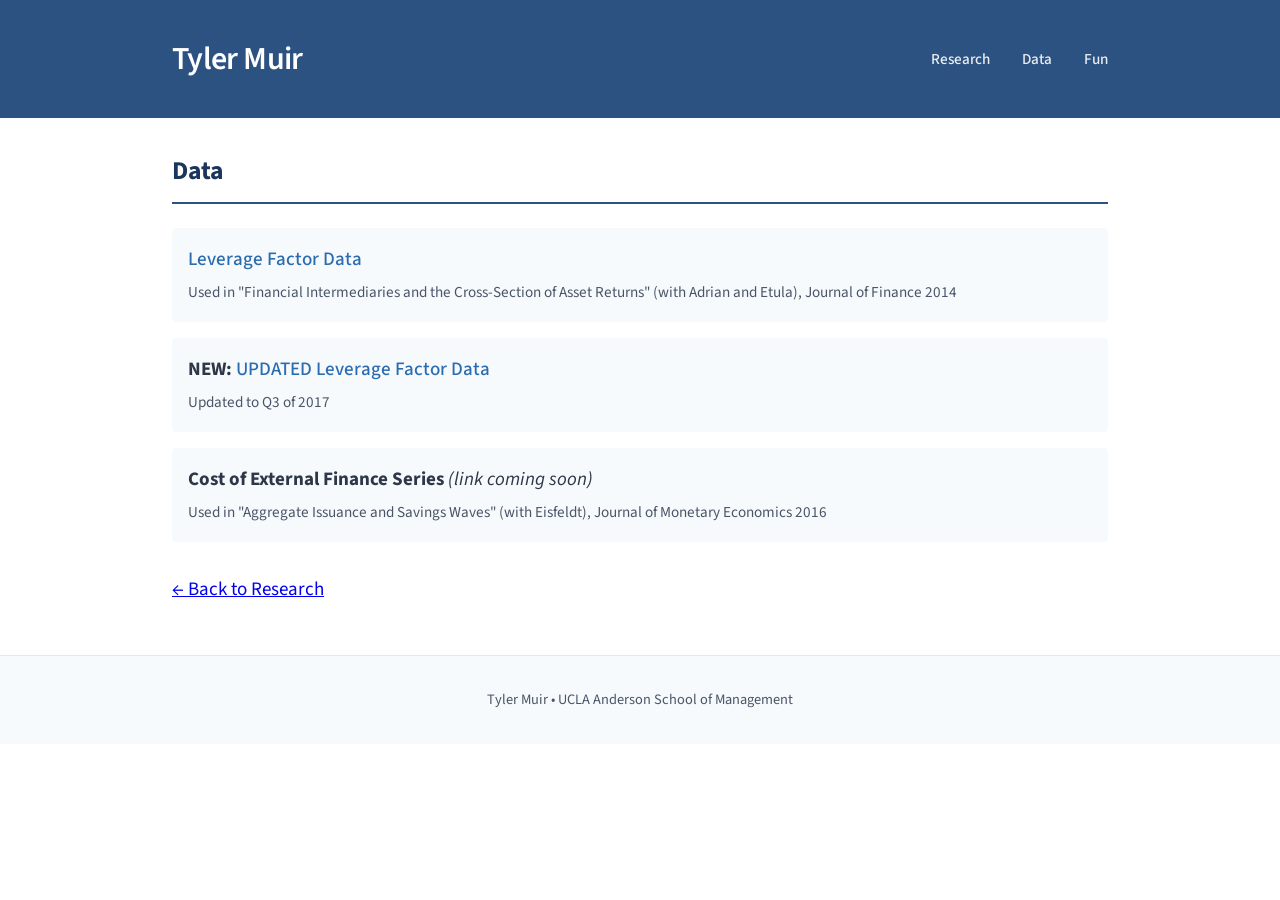
==== data.html @ de51bbc9 "Update site: real abstracts, sizing, Fink Center role, fix data link - Replace all placeholder abstr" ====
<!DOCTYPE html>
<html lang="en">
<head>
    <meta charset="UTF-8">
    <meta name="viewport" content="width=device-width, initial-scale=1.0">
    <meta name="description" content="Data and code from Tyler Muir's research papers on financial intermediaries and asset pricing.">
    <title>Data and Code - Tyler Muir</title>
    <link rel="preconnect" href="https://fonts.googleapis.com">
    <link rel="preconnect" href="https://fonts.gstatic.com" crossorigin>
    <link href="https://fonts.googleapis.com/css2?family=Source+Sans+Pro:wght@400;500;600;700&display=swap" rel="stylesheet">
    <link rel="stylesheet" href="css/style.css">
</head>
<body>
    <header>
        <div class="container">
            <h1><a href="index.html">Tyler Muir</a></h1>
            <nav>
                <ul>
                    <li><a href="index.html">Research</a></li>
                    <li><a href="data.html">Data</a></li>
                    <li><a href="fun.html">Fun</a></li>
                </ul>
            </nav>
        </div>
    </header>

    <main class="container">
        <section>
            <h2>Data</h2>
            <ul class="data-list">
                <li>
                    <a href="https://www.dropbox.com/s/nrsowpixnpzwewh/BDLevSlidesUtah.pdf?dl=0" target="_blank">Leverage Factor Data</a>
                    <p class="description">Used in "Financial Intermediaries and the Cross-Section of Asset Returns" (with Adrian and Etula), Journal of Finance 2014</p>
                </li>
                <li>
                    <strong>NEW:</strong> <a href="https://www.dropbox.com/s/nrsowpixnpzwewh/BDLevSlidesUtah.pdf?dl=0" target="_blank">UPDATED Leverage Factor Data</a>
                    <p class="description">Updated to Q3 of 2017</p>
                </li>
                <li>
                    <strong>Cost of External Finance Series</strong> <em>(link coming soon)</em>
                    <p class="description">Used in "Aggregate Issuance and Savings Waves" (with Eisfeldt), Journal of Monetary Economics 2016</p>
                </li>
            </ul>
            <p style="margin-top: 2rem;">
                <a href="index.html">&larr; Back to Research</a>
            </p>
        </section>
    </main>

    <footer>
        <div class="container">
            <p>Tyler Muir &bull; UCLA Anderson School of Management</p>
        </div>
    </footer>
</body>
</html>
---- css/style.css ----
/* Base styles */
:root {
    --primary-color: #2c5282;
    --primary-dark: #1a365d;
    --text-color: #2d3748;
    --text-light: #4a5568;
    --background: #ffffff;
    --background-alt: #f7fafc;
    --border-color: #e2e8f0;
    --link-color: #2b6cb0;
    --link-hover: #1a4971;
}

* {
    margin: 0;
    padding: 0;
    box-sizing: border-box;
}

html {
    scroll-behavior: smooth;
}

body {
    font-family: 'Source Sans Pro', -apple-system, BlinkMacSystemFont, 'Segoe UI', Roboto, sans-serif;
    font-size: 19px;
    line-height: 1.7;
    color: var(--text-color);
    background-color: var(--background);
}

/* Layout */
.container {
    max-width: 1000px;
    margin: 0 auto;
    padding: 0 2rem;
}

/* Header */
header {
    background: var(--primary-color);
    color: white;
    padding: 2rem 0;
    margin-bottom: 2rem;
}

header .container {
    display: flex;
    justify-content: space-between;
    align-items: center;
}

header h1 {
    font-size: 2rem;
    font-weight: 600;
    letter-spacing: -0.02em;
}

header h1 a {
    color: white;
    text-decoration: none;
}

nav ul {
    list-style: none;
    display: flex;
    gap: 2rem;
}

nav a {
    color: rgba(255, 255, 255, 0.9);
    text-decoration: none;
    font-size: 0.95rem;
    font-weight: 500;
    transition: color 0.2s;
}

nav a:hover {
    color: white;
}

/* Profile section */
.profile {
    display: grid;
    grid-template-columns: 300px 1fr;
    gap: 3rem;
    margin-bottom: 3rem;
    padding-bottom: 2rem;
    border-bottom: 1px solid var(--border-color);
}

.profile-image {
    width: 100%;
    border-radius: 8px;
    box-shadow: 0 4px 6px rgba(0, 0, 0, 0.1);
}

.profile-info h2 {
    font-size: 2.2rem;
    color: var(--primary-dark);
    margin-bottom: 0.5rem;
    font-weight: 600;
}

.profile-info .title {
    font-size: 1.1rem;
    color: var(--text-light);
    margin-bottom: 0.25rem;
}

.profile-info .affiliation {
    font-size: 1.1rem;
    color: var(--text-color);
    font-weight: 500;
    margin-bottom: 1rem;
}

.profile-info .email {
    font-size: 0.95rem;
    color: var(--text-light);
    margin-bottom: 1.5rem;
}

.profile-links {
    display: flex;
    flex-wrap: wrap;
    gap: 1rem;
}

.profile-links a {
    display: inline-block;
    padding: 0.5rem 1rem;
    background: var(--primary-color);
    color: white;
    text-decoration: none;
    border-radius: 4px;
    font-size: 0.9rem;
    font-weight: 500;
    transition: background-color 0.2s;
}

.profile-links a:hover {
    background: var(--primary-dark);
}

/* Award highlight */
.award-highlight {
    background: var(--background-alt);
    border-left: 4px solid var(--primary-color);
    padding: 1rem 1.5rem;
    margin-bottom: 2rem;
    border-radius: 0 4px 4px 0;
}

.award-highlight a {
    color: var(--link-color);
    text-decoration: none;
    font-weight: 500;
}

.award-highlight a:hover {
    text-decoration: underline;
}

/* Section styles */
section {
    margin-bottom: 3rem;
}

section h2 {
    font-size: 1.6rem;
    color: var(--primary-dark);
    margin-bottom: 1.5rem;
    padding-bottom: 0.5rem;
    border-bottom: 2px solid var(--primary-color);
}

/* Paper list */
.paper-list {
    list-style: none;
}

.paper-list li {
    margin-bottom: 1.25rem;
    padding-left: 0;
}

.paper-list .paper-title {
    color: var(--link-color);
    text-decoration: none;
    font-weight: 500;
}

.paper-list .paper-title:hover {
    text-decoration: underline;
}

.paper-list .coauthors {
    color: var(--text-light);
    font-size: 0.95rem;
}

.paper-list .coauthors a {
    color: var(--text-light);
    text-decoration: none;
}

.paper-list .coauthors a:hover {
    color: var(--link-color);
    text-decoration: underline;
}

.paper-list .publication {
    font-style: italic;
    color: var(--text-light);
    font-size: 0.95rem;
}

.paper-list .award {
    display: inline-block;
    background: #fef3c7;
    color: #92400e;
    padding: 0.15rem 0.5rem;
    border-radius: 3px;
    font-size: 0.85rem;
    margin-top: 0.25rem;
}

.paper-list .extra-links {
    font-size: 0.9rem;
    margin-top: 0.25rem;
}

.paper-list .extra-links a {
    color: var(--link-color);
    text-decoration: none;
    margin-right: 1rem;
}

.paper-list .extra-links a:hover {
    text-decoration: underline;
}

/* Data page */
.data-list {
    list-style: none;
}

.data-list li {
    margin-bottom: 1rem;
    padding: 1rem;
    background: var(--background-alt);
    border-radius: 4px;
}

.data-list a {
    color: var(--link-color);
    text-decoration: none;
    font-weight: 500;
}

.data-list a:hover {
    text-decoration: underline;
}

.data-list .description {
    color: var(--text-light);
    font-size: 0.95rem;
    margin-top: 0.25rem;
}

/* Expandable abstracts */
.paper-item {
    margin-bottom: 1.5rem;
    padding-bottom: 1.5rem;
    border-bottom: 1px solid var(--border-color);
}

.paper-item:last-child {
    border-bottom: none;
}

.abstract-toggle {
    background: none;
    border: none;
    color: var(--link-color);
    cursor: pointer;
    font-size: 0.85rem;
    padding: 0;
    margin-left: 0.5rem;
    font-family: inherit;
}

.abstract-toggle:hover {
    text-decoration: underline;
}

.abstract {
    display: none;
    margin-top: 0.75rem;
    padding: 1rem;
    background: var(--background-alt);
    border-radius: 4px;
    font-size: 0.95rem;
    line-height: 1.6;
    color: var(--text-light);
}

.abstract.show {
    display: block;
}

/* Video/Media badges */
.media-badge {
    display: inline-flex;
    align-items: center;
    gap: 0.25rem;
    background: #e0f2fe;
    color: #0369a1;
    padding: 0.2rem 0.6rem;
    border-radius: 3px;
    font-size: 0.8rem;
    font-weight: 500;
    margin-right: 0.5rem;
    text-decoration: none;
    transition: background-color 0.2s;
}

.media-badge:hover {
    background: #bae6fd;
    text-decoration: none;
}

.media-badge.video {
    background: #fce7f3;
    color: #be185d;
}

.media-badge.video:hover {
    background: #fbcfe8;
}

.media-badge.press {
    background: #ecfccb;
    color: #4d7c0f;
}

.media-badge.press:hover {
    background: #d9f99d;
}

.media-links {
    margin-top: 0.5rem;
    display: flex;
    flex-wrap: wrap;
    gap: 0.5rem;
}

/* Featured research section */
.featured-research {
    background: linear-gradient(135deg, var(--background-alt) 0%, #edf2f7 100%);
    padding: 2rem;
    border-radius: 8px;
    margin-bottom: 3rem;
}

.featured-research h2 {
    border-bottom: none;
    margin-bottom: 1rem;
}

.featured-item {
    background: white;
    padding: 1.5rem;
    border-radius: 6px;
    margin-bottom: 1rem;
    box-shadow: 0 1px 3px rgba(0, 0, 0, 0.1);
}

.featured-item:last-child {
    margin-bottom: 0;
}

.featured-item .paper-title {
    font-size: 1.1rem;
}

/* Photo gallery */
.photo-gallery {
    margin-bottom: 3rem;
}

.photo-gallery figure {
    margin: 0 0 1rem 0;
}

.photo-gallery img {
    width: auto;
    max-width: 100%;
    max-height: 400px;
    border-radius: 8px;
    box-shadow: 0 4px 6px rgba(0, 0, 0, 0.1);
}

.photo-gallery figcaption {
    margin-top: 0.5rem;
    font-size: 0.9rem;
}

.photo-gallery figcaption a {
    color: var(--link-color);
    text-decoration: none;
}

.photo-gallery figcaption a:hover {
    text-decoration: underline;
}

.gallery-caption {
    font-style: italic;
    color: var(--text-light);
    margin-top: 0.5rem;
}

/* Footer */
footer {
    background: var(--background-alt);
    padding: 2rem 0;
    margin-top: 3rem;
    border-top: 1px solid var(--border-color);
    text-align: center;
    color: var(--text-light);
    font-size: 0.9rem;
}

/* Responsive */
@media (max-width: 768px) {
    .profile {
        grid-template-columns: 1fr;
        gap: 1.5rem;
    }

    .profile-image {
        max-width: 250px;
        margin: 0 auto;
    }

    header .container {
        flex-direction: column;
        gap: 1rem;
    }

    nav ul {
        gap: 1rem;
    }

    .container {
        padding: 0 1rem;
    }
}
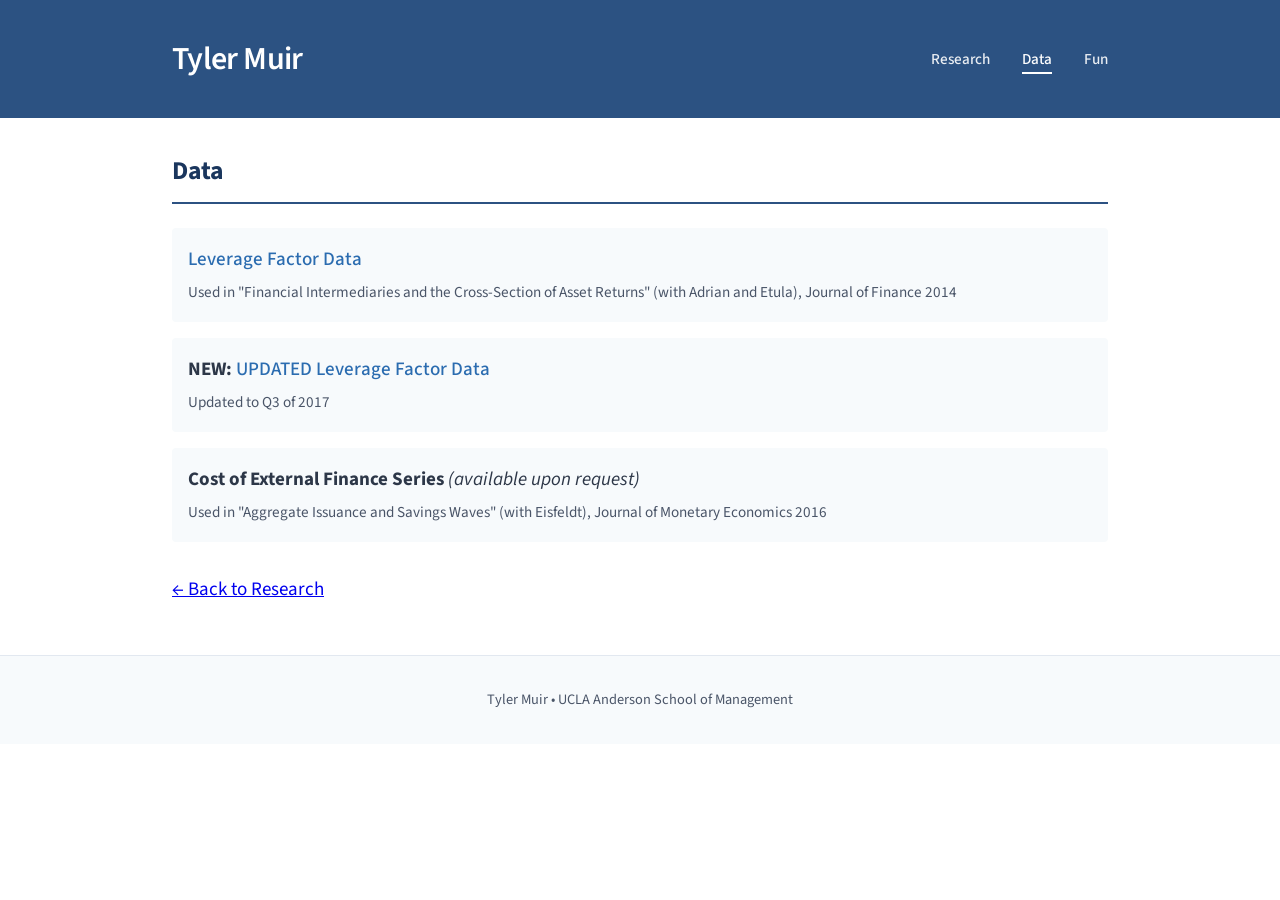
==== commit 9c9a56b9: "Improve website: compress images, add UX/accessibility features - Compress all images (26MB -> 551KB" ====
--- a/data.html
+++ b/data.html
@@ -9,22 +9,25 @@
     <link rel="preconnect" href="https://fonts.gstatic.com" crossorigin>
     <link href="https://fonts.googleapis.com/css2?family=Source+Sans+Pro:wght@400;500;600;700&display=swap" rel="stylesheet">
     <link rel="stylesheet" href="css/style.css">
+    <link rel="icon" href="favicon.ico" type="image/x-icon">
 </head>
 <body>
+    <a href="#main-content" class="skip-link">Skip to content</a>
     <header>
         <div class="container">
             <h1><a href="index.html">Tyler Muir</a></h1>
+            <button class="menu-toggle" aria-label="Toggle navigation menu">&#9776;</button>
             <nav>
                 <ul>
                     <li><a href="index.html">Research</a></li>
-                    <li><a href="data.html">Data</a></li>
+                    <li><a href="data.html" class="active">Data</a></li>
                     <li><a href="fun.html">Fun</a></li>
                 </ul>
             </nav>
         </div>
     </header>
 
-    <main class="container">
+    <main class="container" id="main-content">
         <section>
             <h2>Data</h2>
             <ul class="data-list">
@@ -37,7 +40,7 @@
                     <p class="description">Updated to Q3 of 2017</p>
                 </li>
                 <li>
-                    <strong>Cost of External Finance Series</strong> <em>(link coming soon)</em>
+                    <strong>Cost of External Finance Series</strong> <em>(available upon request)</em>
                     <p class="description">Used in "Aggregate Issuance and Savings Waves" (with Eisfeldt), Journal of Monetary Economics 2016</p>
                 </li>
             </ul>
@@ -52,5 +55,10 @@
             <p>Tyler Muir &bull; UCLA Anderson School of Management</p>
         </div>
     </footer>
+    <script>
+        document.querySelector('.menu-toggle').addEventListener('click', function() {
+            document.querySelector('nav ul').classList.toggle('open');
+        });
+    </script>
 </body>
 </html>
--- a/css/style.css
+++ b/css/style.css
@@ -79,10 +79,16 @@
     color: white;
 }
 
+nav a.active {
+    color: white;
+    border-bottom: 2px solid white;
+    padding-bottom: 2px;
+}
+
 /* Profile section */
 .profile {
     display: grid;
-    grid-template-columns: 300px 1fr;
+    grid-template-columns: 350px 1fr;
     gap: 3rem;
     margin-bottom: 3rem;
     padding-bottom: 2rem;
@@ -390,16 +396,27 @@
     margin-bottom: 3rem;
 }
 
+.photo-gallery .gallery-grid {
+    display: grid;
+    grid-template-columns: repeat(auto-fill, minmax(280px, 1fr));
+    gap: 1rem;
+}
+
 .photo-gallery figure {
-    margin: 0 0 1rem 0;
+    margin: 0;
 }
 
 .photo-gallery img {
-    width: auto;
-    max-width: 100%;
-    max-height: 400px;
+    width: 100%;
+    height: 280px;
+    object-fit: cover;
     border-radius: 8px;
     box-shadow: 0 4px 6px rgba(0, 0, 0, 0.1);
+    transition: transform 0.2s;
+}
+
+.photo-gallery img:hover {
+    transform: scale(1.02);
 }
 
 .photo-gallery figcaption {
@@ -419,7 +436,7 @@
 .gallery-caption {
     font-style: italic;
     color: var(--text-light);
-    margin-top: 0.5rem;
+    margin-top: 1rem;
 }
 
 /* Footer */
@@ -433,6 +450,64 @@
     font-size: 0.9rem;
 }
 
+/* Skip to content */
+.skip-link {
+    position: absolute;
+    top: -40px;
+    left: 0;
+    background: var(--primary-dark);
+    color: white;
+    padding: 0.5rem 1rem;
+    z-index: 100;
+    font-size: 0.9rem;
+    text-decoration: none;
+}
+
+.skip-link:focus {
+    top: 0;
+}
+
+/* Mobile menu toggle */
+.menu-toggle {
+    display: none;
+    background: none;
+    border: none;
+    color: white;
+    font-size: 1.5rem;
+    cursor: pointer;
+    padding: 0.25rem;
+    line-height: 1;
+}
+
+/* Back to top */
+.back-to-top {
+    position: fixed;
+    bottom: 2rem;
+    right: 2rem;
+    background: var(--primary-color);
+    color: white;
+    border: none;
+    border-radius: 50%;
+    width: 44px;
+    height: 44px;
+    font-size: 1.2rem;
+    cursor: pointer;
+    opacity: 0;
+    visibility: hidden;
+    transition: opacity 0.3s, visibility 0.3s, background-color 0.2s;
+    box-shadow: 0 2px 8px rgba(0, 0, 0, 0.2);
+    z-index: 50;
+}
+
+.back-to-top.visible {
+    opacity: 1;
+    visibility: visible;
+}
+
+.back-to-top:hover {
+    background: var(--primary-dark);
+}
+
 /* Responsive */
 @media (max-width: 768px) {
     .profile {
@@ -448,13 +523,33 @@
     header .container {
         flex-direction: column;
         gap: 1rem;
+        position: relative;
+    }
+
+    .menu-toggle {
+        display: block;
+        position: absolute;
+        top: 0;
+        right: 0;
     }
 
     nav ul {
         gap: 1rem;
+        display: none;
+        flex-direction: column;
+        align-items: center;
+        width: 100%;
+    }
+
+    nav ul.open {
+        display: flex;
     }
 
     .container {
         padding: 0 1rem;
     }
-}
+
+    .photo-gallery .gallery-grid {
+        grid-template-columns: 1fr;
+    }
+}
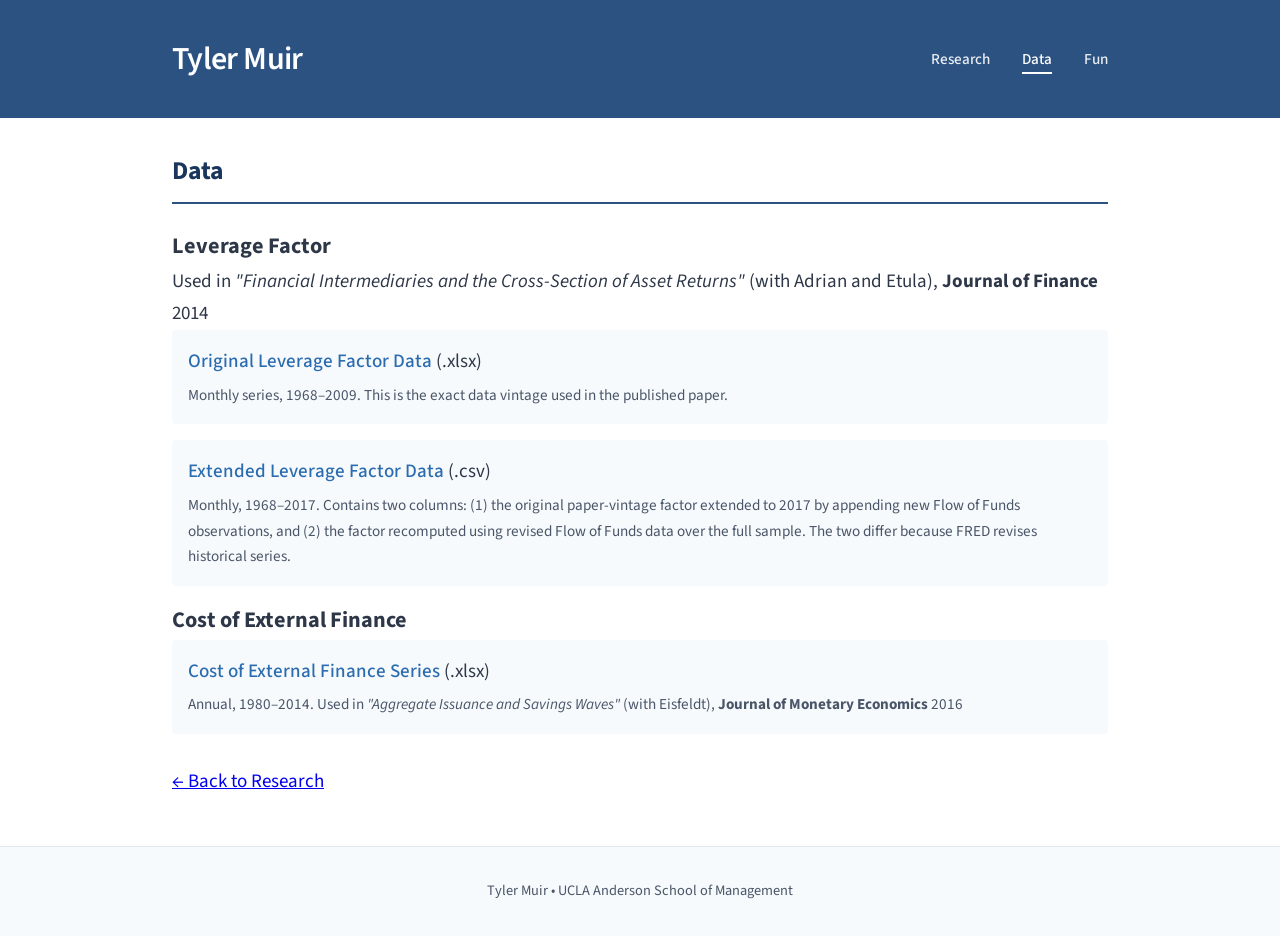
==== commit 907ed818: "Update data page with working download links and actual data files Recovered original data files fro" ====
--- a/data.html
+++ b/data.html
@@ -30,18 +30,24 @@
     <main class="container" id="main-content">
         <section>
             <h2>Data</h2>
+            <h3>Leverage Factor</h3>
+            <p class="description">Used in <em>"Financial Intermediaries and the Cross-Section of Asset Returns"</em> (with Adrian and Etula), <strong>Journal of Finance</strong> 2014</p>
             <ul class="data-list">
                 <li>
-                    <a href="https://www.dropbox.com/s/nrsowpixnpzwewh/BDLevSlidesUtah.pdf?dl=0" target="_blank">Leverage Factor Data</a>
-                    <p class="description">Used in "Financial Intermediaries and the Cross-Section of Asset Returns" (with Adrian and Etula), Journal of Finance 2014</p>
+                    <a href="data/LEVERAGEFACTORDATA.xlsx">Original Leverage Factor Data</a> (.xlsx)
+                    <p class="description">Monthly series, 1968&ndash;2009. This is the exact data vintage used in the published paper.</p>
                 </li>
                 <li>
-                    <strong>NEW:</strong> <a href="https://www.dropbox.com/s/nrsowpixnpzwewh/BDLevSlidesUtah.pdf?dl=0" target="_blank">UPDATED Leverage Factor Data</a>
-                    <p class="description">Updated to Q3 of 2017</p>
+                    <a href="data/AEM_LevFactor.csv">Extended Leverage Factor Data</a> (.csv)
+                    <p class="description">Monthly, 1968&ndash;2017. Contains two columns: (1) the original paper-vintage factor extended to 2017 by appending new Flow of Funds observations, and (2) the factor recomputed using revised Flow of Funds data over the full sample. The two differ because FRED revises historical series.</p>
                 </li>
+            </ul>
+
+            <h3>Cost of External Finance</h3>
+            <ul class="data-list">
                 <li>
-                    <strong>Cost of External Finance Series</strong> <em>(available upon request)</em>
-                    <p class="description">Used in "Aggregate Issuance and Savings Waves" (with Eisfeldt), Journal of Monetary Economics 2016</p>
+                    <a href="data/Eisfeldt_Muir_JME_data.xlsx">Cost of External Finance Series</a> (.xlsx)
+                    <p class="description">Annual, 1980&ndash;2014. Used in <em>"Aggregate Issuance and Savings Waves"</em> (with Eisfeldt), <strong>Journal of Monetary Economics</strong> 2016</p>
                 </li>
             </ul>
             <p style="margin-top: 2rem;">
--- a/css/style.css
+++ b/css/style.css
@@ -201,6 +201,14 @@
     text-decoration: underline;
 }
 
+.paper-list .tagline {
+    color: var(--text-color);
+    font-size: 0.92rem;
+    font-style: italic;
+    margin-top: 0.2rem;
+    line-height: 1.5;
+}
+
 .paper-list .coauthors {
     color: var(--text-light);
     font-size: 0.95rem;
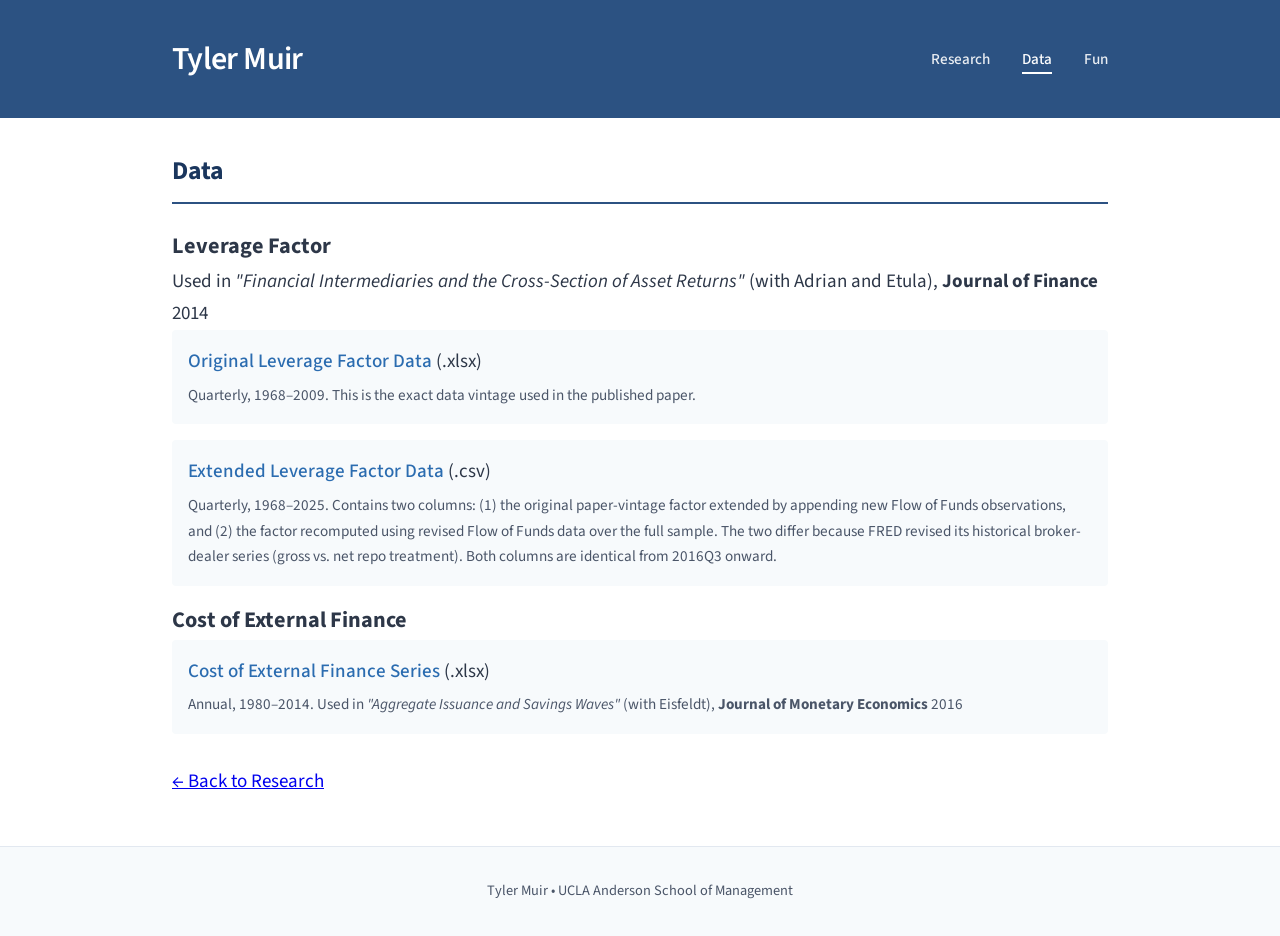
==== commit dc831c8c: "Extend leverage factor data through 2025Q3 and fix descriptions - Extended AEM leverage factor from " ====
--- a/data.html
+++ b/data.html
@@ -35,11 +35,11 @@
             <ul class="data-list">
                 <li>
                     <a href="data/LEVERAGEFACTORDATA.xlsx">Original Leverage Factor Data</a> (.xlsx)
-                    <p class="description">Monthly series, 1968&ndash;2009. This is the exact data vintage used in the published paper.</p>
+                    <p class="description">Quarterly, 1968&ndash;2009. This is the exact data vintage used in the published paper.</p>
                 </li>
                 <li>
                     <a href="data/AEM_LevFactor.csv">Extended Leverage Factor Data</a> (.csv)
-                    <p class="description">Monthly, 1968&ndash;2017. Contains two columns: (1) the original paper-vintage factor extended to 2017 by appending new Flow of Funds observations, and (2) the factor recomputed using revised Flow of Funds data over the full sample. The two differ because FRED revises historical series.</p>
+                    <p class="description">Quarterly, 1968&ndash;2025. Contains two columns: (1) the original paper-vintage factor extended by appending new Flow of Funds observations, and (2) the factor recomputed using revised Flow of Funds data over the full sample. The two differ because FRED revised its historical broker-dealer series (gross vs. net repo treatment). Both columns are identical from 2016Q3 onward.</p>
                 </li>
             </ul>
 
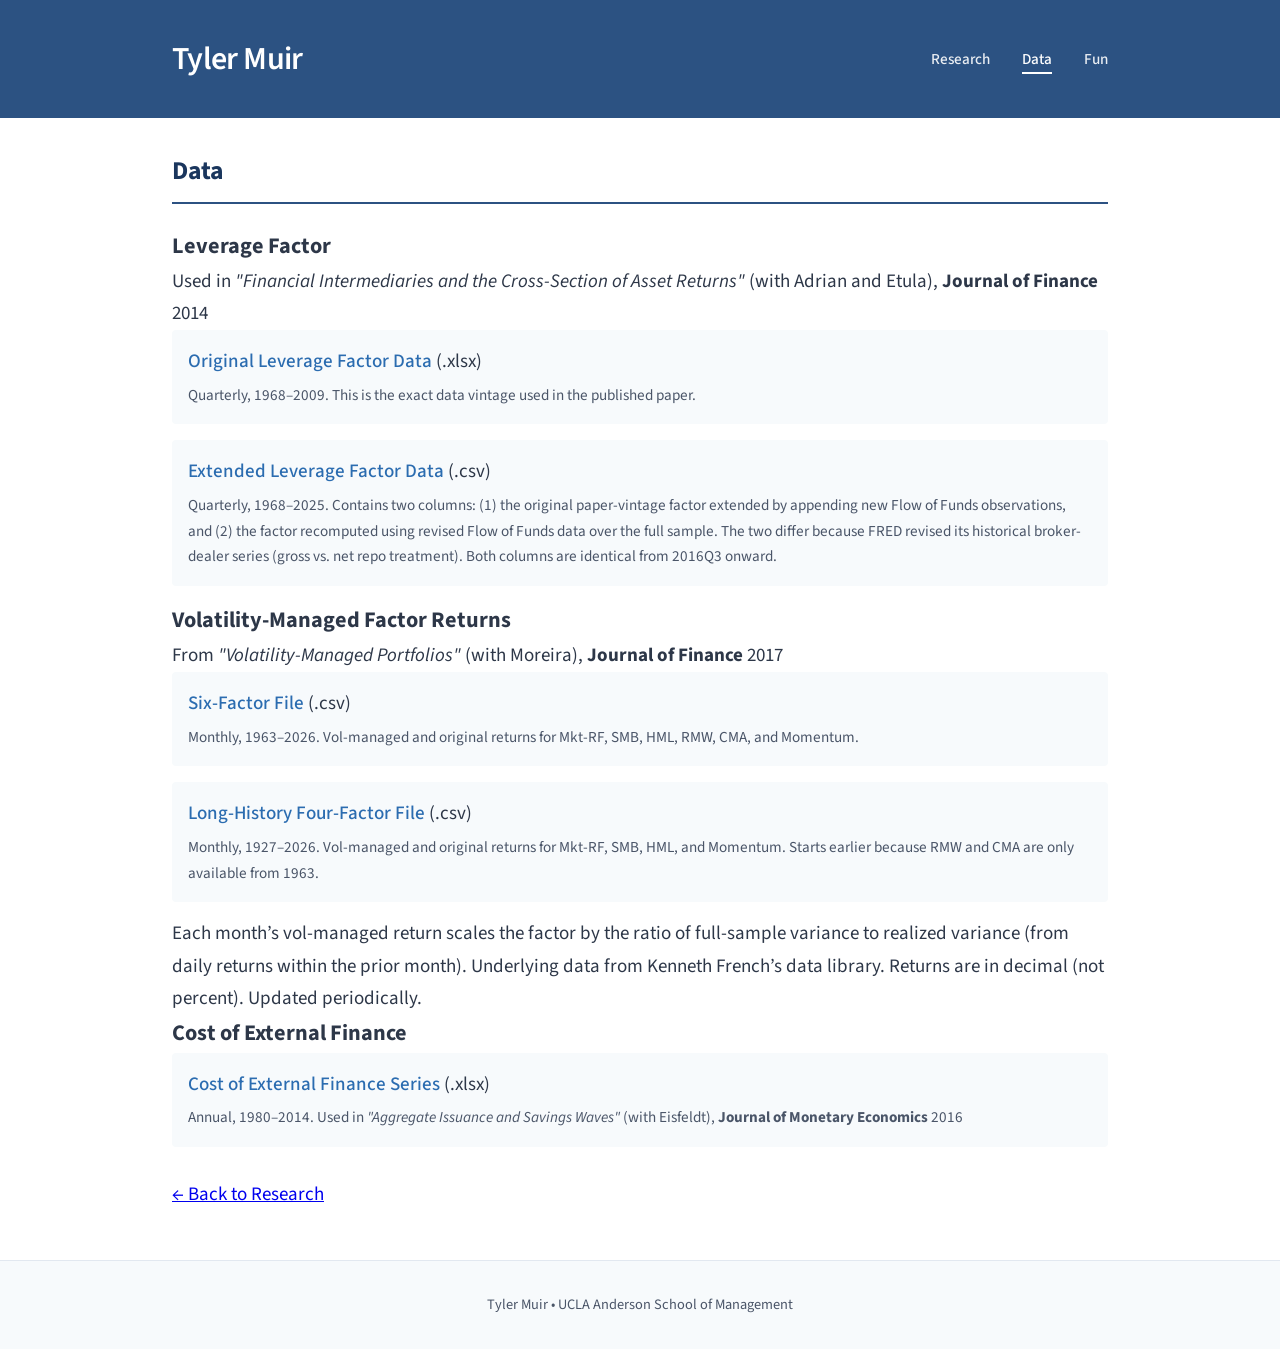
==== commit 0ed4a4b3: "Add volatility-managed factor data page Two downloadable CSVs following Moreira & Muir (JF 2017): - " ====
--- a/data.html
+++ b/data.html
@@ -43,6 +43,20 @@
                 </li>
             </ul>
 
+            <h3>Volatility-Managed Factor Returns</h3>
+            <p class="description">From <em>"Volatility-Managed Portfolios"</em> (with Moreira), <strong>Journal of Finance</strong> 2017</p>
+            <ul class="data-list">
+                <li>
+                    <a href="data/VolManagedFactors.csv">Six-Factor File</a> (.csv)
+                    <p class="description">Monthly, 1963&ndash;2026. Vol-managed and original returns for Mkt-RF, SMB, HML, RMW, CMA, and Momentum.</p>
+                </li>
+                <li>
+                    <a href="data/VolManagedFactors_Long.csv">Long-History Four-Factor File</a> (.csv)
+                    <p class="description">Monthly, 1927&ndash;2026. Vol-managed and original returns for Mkt-RF, SMB, HML, and Momentum. Starts earlier because RMW and CMA are only available from 1963.</p>
+                </li>
+            </ul>
+            <p class="description">Each month&rsquo;s vol-managed return scales the factor by the ratio of full-sample variance to realized variance (from daily returns within the prior month). Underlying data from Kenneth French&rsquo;s data library. Returns are in decimal (not percent). Updated periodically.</p>
+
             <h3>Cost of External Finance</h3>
             <ul class="data-list">
                 <li>
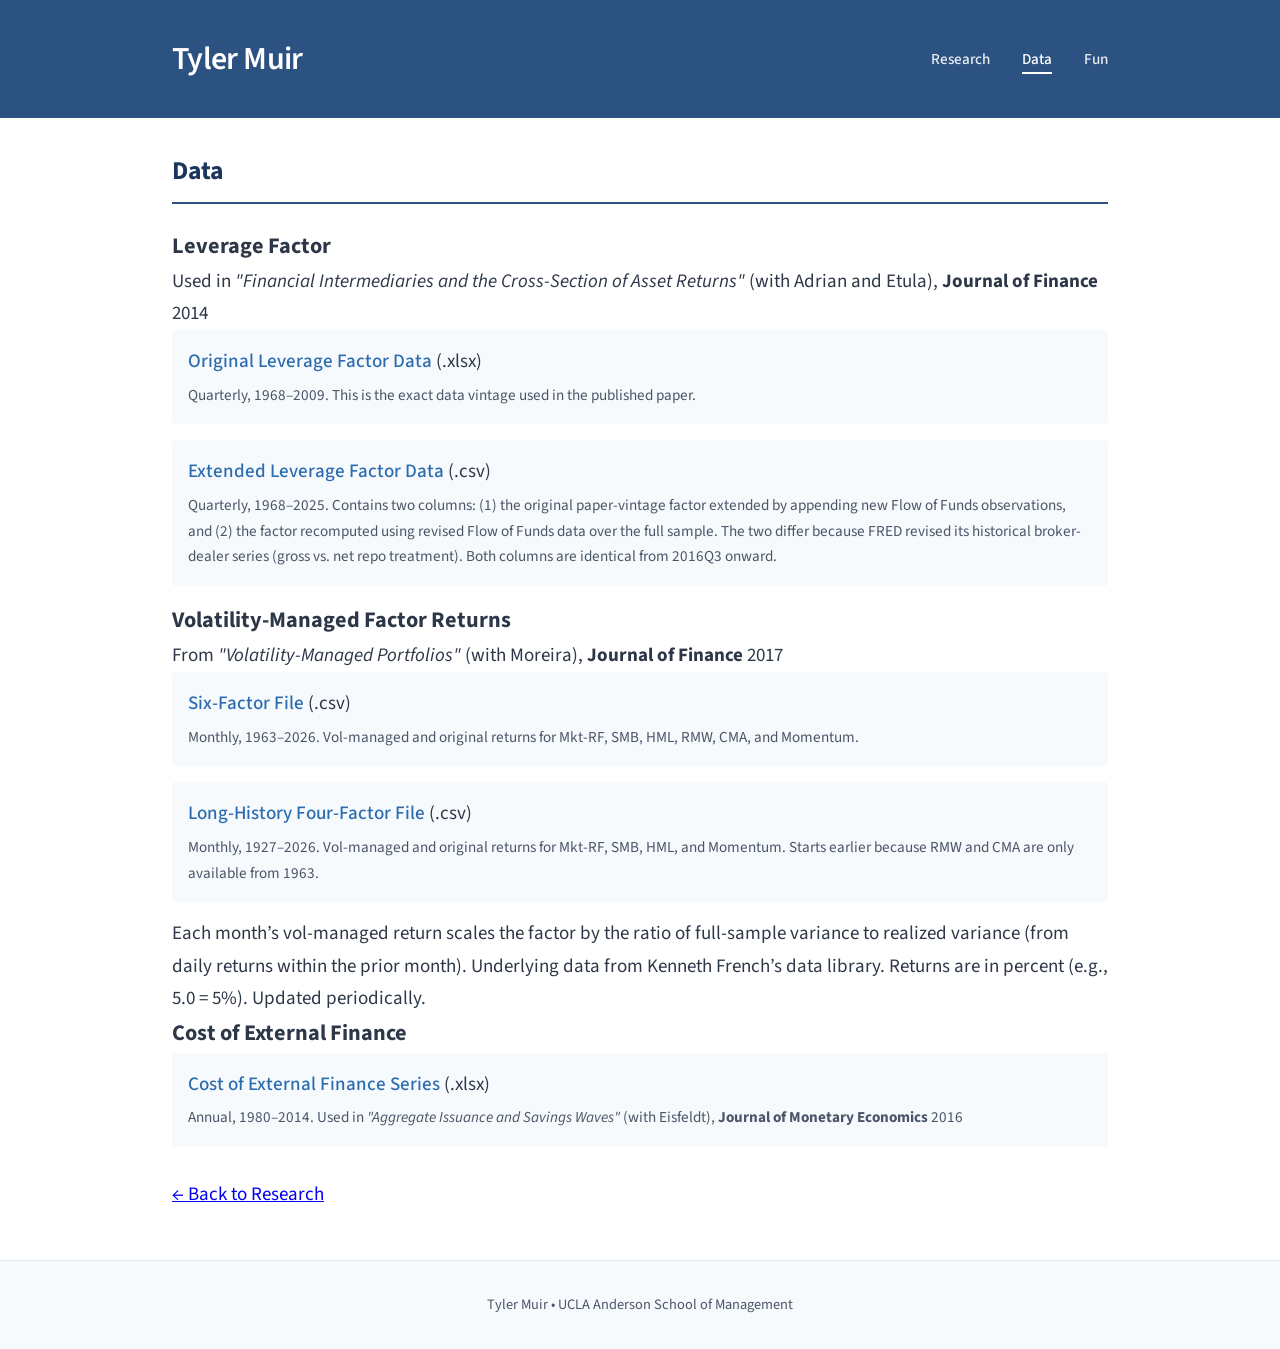
==== commit 56bfbb49: "Vol-managed factors: returns in percent, RF moved to last column Co-Authored-By: Claude Opus 4.6 <no" ====
--- a/data.html
+++ b/data.html
@@ -55,7 +55,7 @@
                     <p class="description">Monthly, 1927&ndash;2026. Vol-managed and original returns for Mkt-RF, SMB, HML, and Momentum. Starts earlier because RMW and CMA are only available from 1963.</p>
                 </li>
             </ul>
-            <p class="description">Each month&rsquo;s vol-managed return scales the factor by the ratio of full-sample variance to realized variance (from daily returns within the prior month). Underlying data from Kenneth French&rsquo;s data library. Returns are in decimal (not percent). Updated periodically.</p>
+            <p class="description">Each month&rsquo;s vol-managed return scales the factor by the ratio of full-sample variance to realized variance (from daily returns within the prior month). Underlying data from Kenneth French&rsquo;s data library. Returns are in percent (e.g., 5.0 = 5%). Updated periodically.</p>
 
             <h3>Cost of External Finance</h3>
             <ul class="data-list">
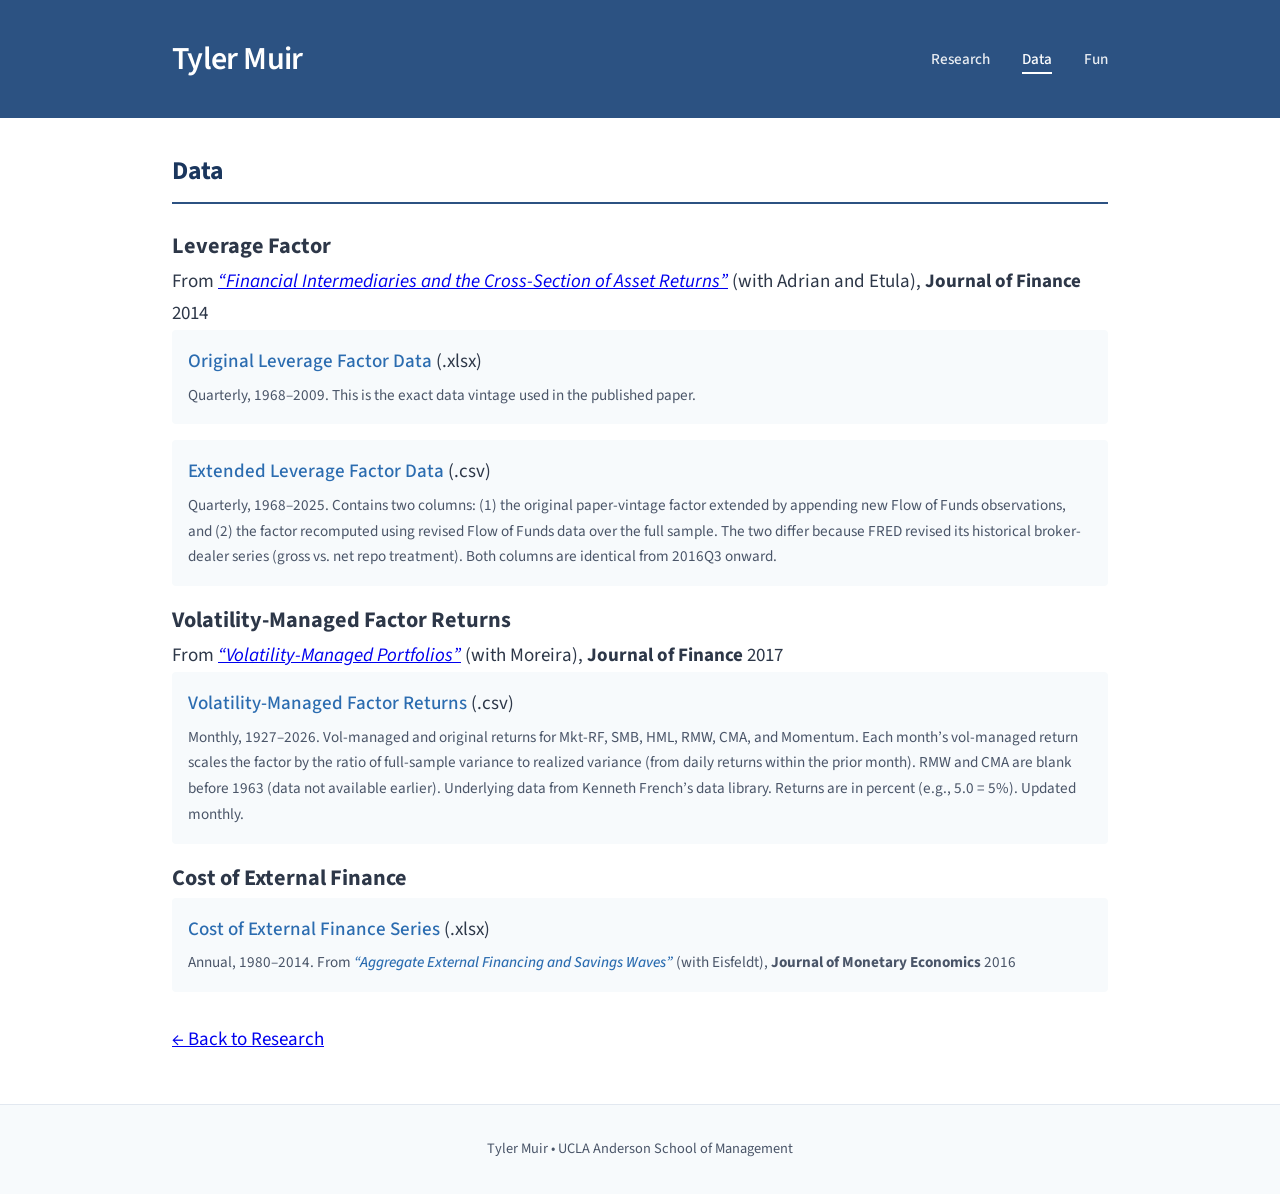
==== commit e6dadbf6: "Consolidate vol-managed factors into single CSV (1927-2026) One file with all 6 factors; RMW and CMA" ====
--- a/data.html
+++ b/data.html
@@ -31,7 +31,7 @@
         <section>
             <h2>Data</h2>
             <h3>Leverage Factor</h3>
-            <p class="description">Used in <em>"Financial Intermediaries and the Cross-Section of Asset Returns"</em> (with Adrian and Etula), <strong>Journal of Finance</strong> 2014</p>
+            <p class="description">From <a href="https://www.dropbox.com/s/16j1hos5gjo5o08/AdrianEtulaMuirJF2014.pdf?dl=0" target="_blank"><em>&ldquo;Financial Intermediaries and the Cross-Section of Asset Returns&rdquo;</em></a> (with Adrian and Etula), <strong>Journal of Finance</strong> 2014</p>
             <ul class="data-list">
                 <li>
                     <a href="data/LEVERAGEFACTORDATA.xlsx">Original Leverage Factor Data</a> (.xlsx)
@@ -44,24 +44,19 @@
             </ul>
 
             <h3>Volatility-Managed Factor Returns</h3>
-            <p class="description">From <em>"Volatility-Managed Portfolios"</em> (with Moreira), <strong>Journal of Finance</strong> 2017</p>
+            <p class="description">From <a href="https://www.dropbox.com/s/4y24nnab001bd0l/JF_PublishedVersion_Moreira_Muir_2017.pdf?dl=0" target="_blank"><em>&ldquo;Volatility-Managed Portfolios&rdquo;</em></a> (with Moreira), <strong>Journal of Finance</strong> 2017</p>
             <ul class="data-list">
                 <li>
-                    <a href="data/VolManagedFactors.csv">Six-Factor File</a> (.csv)
-                    <p class="description">Monthly, 1963&ndash;2026. Vol-managed and original returns for Mkt-RF, SMB, HML, RMW, CMA, and Momentum.</p>
-                </li>
-                <li>
-                    <a href="data/VolManagedFactors_Long.csv">Long-History Four-Factor File</a> (.csv)
-                    <p class="description">Monthly, 1927&ndash;2026. Vol-managed and original returns for Mkt-RF, SMB, HML, and Momentum. Starts earlier because RMW and CMA are only available from 1963.</p>
+                    <a href="data/VolManagedFactors.csv">Volatility-Managed Factor Returns</a> (.csv)
+                    <p class="description">Monthly, 1927&ndash;2026. Vol-managed and original returns for Mkt-RF, SMB, HML, RMW, CMA, and Momentum. Each month&rsquo;s vol-managed return scales the factor by the ratio of full-sample variance to realized variance (from daily returns within the prior month). RMW and CMA are blank before 1963 (data not available earlier). Underlying data from Kenneth French&rsquo;s data library. Returns are in percent (e.g., 5.0 = 5%). Updated monthly.</p>
                 </li>
             </ul>
-            <p class="description">Each month&rsquo;s vol-managed return scales the factor by the ratio of full-sample variance to realized variance (from daily returns within the prior month). Underlying data from Kenneth French&rsquo;s data library. Returns are in percent (e.g., 5.0 = 5%). Updated periodically.</p>
 
             <h3>Cost of External Finance</h3>
             <ul class="data-list">
                 <li>
                     <a href="data/Eisfeldt_Muir_JME_data.xlsx">Cost of External Finance Series</a> (.xlsx)
-                    <p class="description">Annual, 1980&ndash;2014. Used in <em>"Aggregate Issuance and Savings Waves"</em> (with Eisfeldt), <strong>Journal of Monetary Economics</strong> 2016</p>
+                    <p class="description">Annual, 1980&ndash;2014. From <a href="https://www.dropbox.com/s/rww042uqbwag5at/Eisfeldt_Muir_JME_Dec2016.pdf?dl=0" target="_blank"><em>&ldquo;Aggregate External Financing and Savings Waves&rdquo;</em></a> (with Eisfeldt), <strong>Journal of Monetary Economics</strong> 2016</p>
                 </li>
             </ul>
             <p style="margin-top: 2rem;">
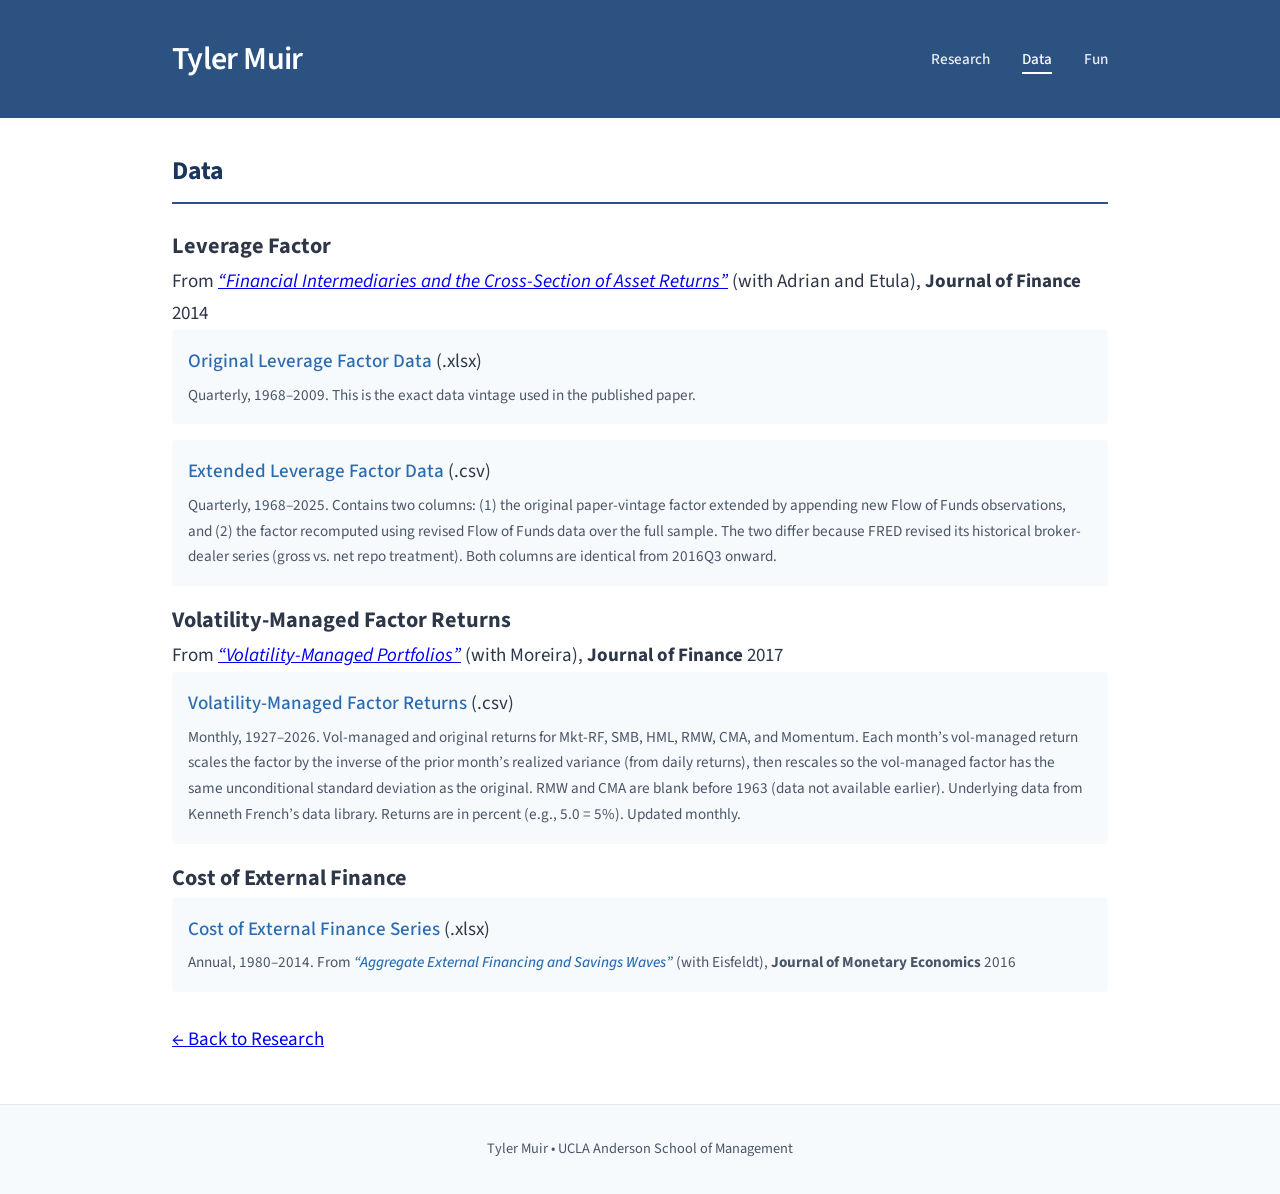
==== commit 92f8da64: "Fix data page description to match actual construction method Co-Authored-By: Claude Opus 4.6 <norep" ====
--- a/data.html
+++ b/data.html
@@ -48,7 +48,7 @@
             <ul class="data-list">
                 <li>
                     <a href="data/VolManagedFactors.csv">Volatility-Managed Factor Returns</a> (.csv)
-                    <p class="description">Monthly, 1927&ndash;2026. Vol-managed and original returns for Mkt-RF, SMB, HML, RMW, CMA, and Momentum. Each month&rsquo;s vol-managed return scales the factor by the ratio of full-sample variance to realized variance (from daily returns within the prior month). RMW and CMA are blank before 1963 (data not available earlier). Underlying data from Kenneth French&rsquo;s data library. Returns are in percent (e.g., 5.0 = 5%). Updated monthly.</p>
+                    <p class="description">Monthly, 1927&ndash;2026. Vol-managed and original returns for Mkt-RF, SMB, HML, RMW, CMA, and Momentum. Each month&rsquo;s vol-managed return scales the factor by the inverse of the prior month&rsquo;s realized variance (from daily returns), then rescales so the vol-managed factor has the same unconditional standard deviation as the original. RMW and CMA are blank before 1963 (data not available earlier). Underlying data from Kenneth French&rsquo;s data library. Returns are in percent (e.g., 5.0 = 5%). Updated monthly.</p>
                 </li>
             </ul>
 
